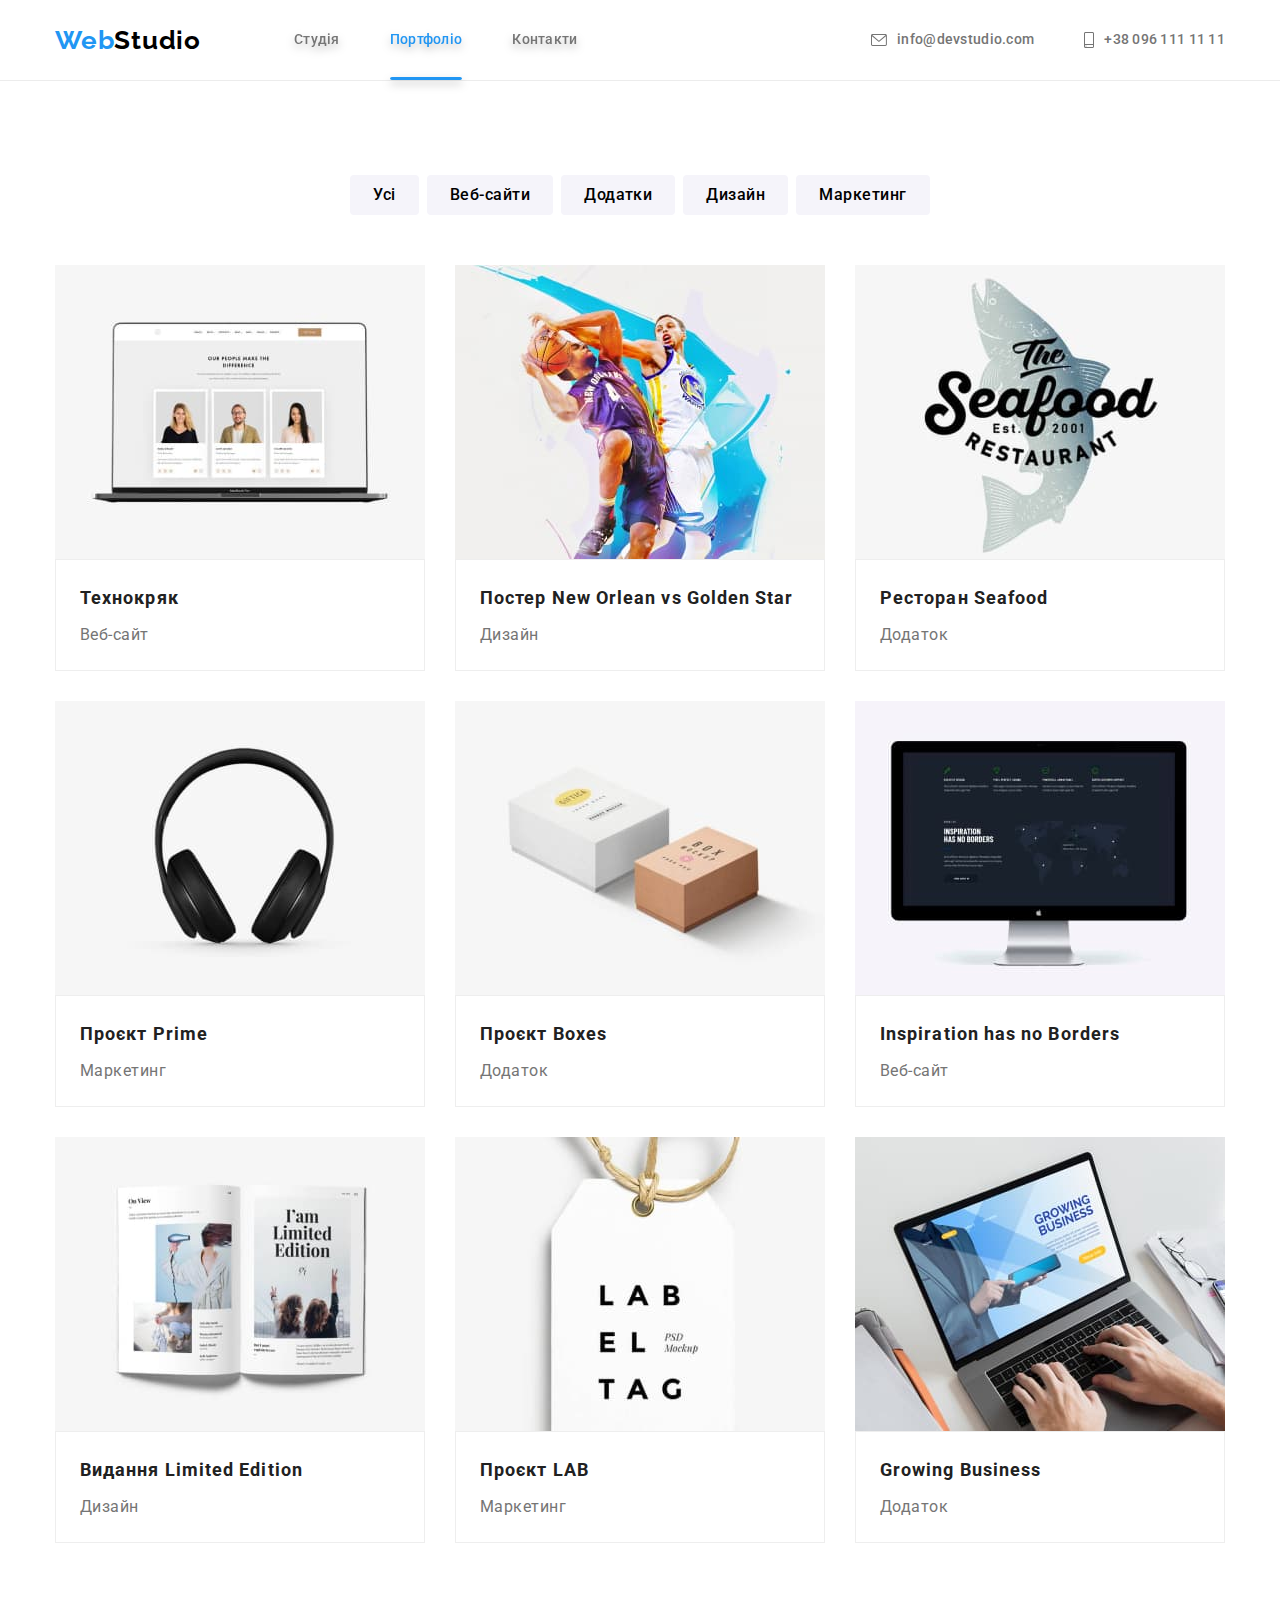
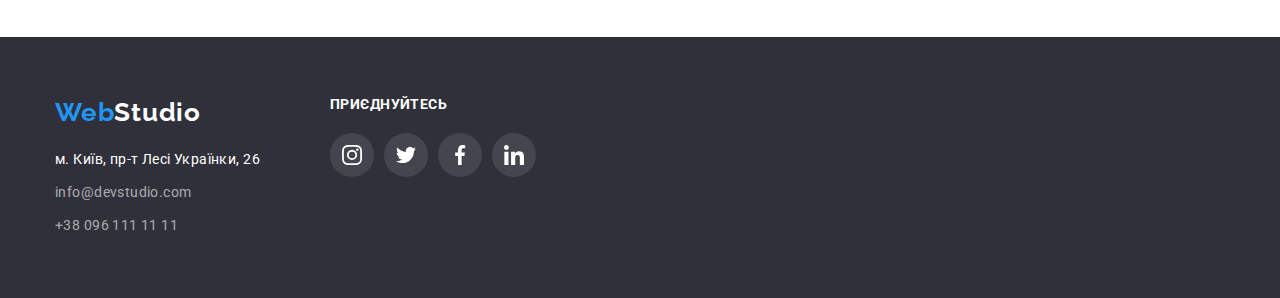
==== portfolio.html @ 47dabe45 "HW06 Start" ====
<!DOCTYPE html>
<html lang="uk">
<head>
    <meta charset="UTF-8">
    <meta http-equiv="X-UA-Compatible" content="IE=edge">
    <meta name="viewport" content="width=device-width, initial-scale=1.0">
    <title>Портфоліо</title>
    <link rel="preconnect" href="https://fonts.googleapis.com">
    <link rel="preconnect" href="https://fonts.gstatic.com" crossorigin>
    <link href="https://fonts.googleapis.com/css2?family=Raleway:wght@700&family=Roboto:wght@400;500;700;900&display=swap"
        rel="stylesheet">
    <link rel="stylesheet" href="https://cdnjs.cloudflare.com/ajax/libs/modern-normalize/1.1.0/modern-normalize.min.css">
    <link rel="stylesheet" href="./css/styles.css">
</head>
<body>
    <!-- header -->
    <header class="site-header">
        <div class="container">
            <!-- header navigation -->
            <nav class="site-nav">
                <a href="./index.html" class="logo">Web<span class="logo-part">Studio</span></a>
                <ul class="main-nav">
                    <li class="nav-item"><a href="./index.html" class="nav-link">Студія</a></li>
                    <li class="nav-item"><a href="./portfolio.html" class="nav-link current">Портфоліо</a></li>
                    <li class="nav-item"><a href="./index.html" class="nav-link">Контакти</a></li>
                </ul>
            </nav>
            <!-- contacts -->
            <ul class="contact">
                <li class="contact-item">
                    <a href="mailto:info@devstudio.com" class="contacts">
                        <svg class="icon-contacts" width="16" height="12">
                            <use href="./images/Icon/icons.svg#icon-mail"></use>
                        </svg>
                        info@devstudio.com</a>
                </li>
                <li class="contact-item"><a href="tel:++380961111111" class="contacts">
                        <svg class="icon-contacts" width="10" height="16">
                            <use href="./images/Icon/icons.svg#icon-phone"></use>
                        </svg>
                        +38 096 111 11 11</a></li>
            </ul>
        </div>
    </header>
    <!-- main section -->
    <main>
        <section class="gallery">
            <h1 class="visually-hidden">Buttons</h1>
            <div class="container">
                <ul class="btn-list">
                    <li class="btn-item"><button class="btn-text">Усі</button></li>
                    <li class="btn-item"><button class="btn-text">Веб-сайти</button></li>
                    <li class="btn-item"><button class="btn-text">Додатки</button></li>
                    <li class="btn-item"><button class="btn-text">Дизайн</button></li>
                    <li class="btn-item"><button class="btn-text">Маркетинг</button></li>
                </ul>
                <ul class="gallery-list">
                    <li class="gallery-item">
                        <div class="gallery-overlay">
                            <img src="./images/Portfolio/port01.jpg" alt="Технокряк" width="370">
                            <p class="overlay-text">Ресурс пропонує комплексні пропозиції з різним рівнем функціоналу та сервісів. Все це дозволить відвідувачу отримати
                            вичерпні відомості про компанію чи приватну особу.</p>
                        </div>
                        <div class="gallery-name">
                            <h2 class="gallery-title">Технокряк</h2>
                            <p class="gallery-text">Веб-сайт</p>
                        </div>
                    </li>
                    <li class="gallery-item">
                        <div class="gallery-overlay">
                            <img src="./images/Portfolio/port02.jpg" alt="Постер New Orlean vs Golden Star" width="370">
                            <p class="overlay-text">Ресурс пропонує комплексні пропозиції з різним рівнем функціоналу та сервісів. Все це
                                дозволить відвідувачу отримати
                                вичерпні відомості про компанію чи приватну особу.</p>
                        </div>
                        <div class="gallery-name">
                            <h2 class="gallery-title">Постер New Orlean vs Golden Star</h2>
                            <p class="gallery-text">Дизайн</p>
                        </div>
                    </li>
                    <li class="gallery-item">
                        <div class="gallery-overlay">
                            <img src="./images/Portfolio/port03.jpg" alt="Ресторан Seafood" width="370">
                            <p class="overlay-text">Ресурс пропонує комплексні пропозиції з різним рівнем функціоналу та сервісів. Все це
                                дозволить відвідувачу отримати
                                вичерпні відомості про компанію чи приватну особу.</p>
                        </div>
                        <div class="gallery-name">
                            <h2 class="gallery-title">Ресторан Seafood</h2>
                            <p class="gallery-text">Додаток</p>
                        </div>
                    </li>
                    <li class="gallery-item">
                        <div class="gallery-overlay">
                            <img src="./images/Portfolio/port04.jpg" alt="Проєкт Prime" width="370">
                            <p class="overlay-text">Ресурс пропонує комплексні пропозиції з різним рівнем функціоналу та сервісів. Все це
                                дозволить відвідувачу отримати
                                вичерпні відомості про компанію чи приватну особу.</p>
                        </div>
                        <div class="gallery-name">
                            <h2 class="gallery-title">Проєкт Prime</h2>
                            <p class="gallery-text">Маркетинг</p>
                        </div>
                    </li>
                    <li class="gallery-item">
                        <div class="gallery-overlay">
                            <img src="./images/Portfolio/port05.jpg" alt="Проєкт Boxes" width="370">
                            <p class="overlay-text">Ресурс пропонує комплексні пропозиції з різним рівнем функціоналу та сервісів. Все це
                                дозволить відвідувачу отримати
                                вичерпні відомості про компанію чи приватну особу.</p>
                        </div>
                        <div class="gallery-name">
                            <h2 class="gallery-title">Проєкт Boxes</h2>
                            <p class="gallery-text">Додаток</p>
                        </div>
                    </li>
                    <li class="gallery-item">
                        <div class="gallery-overlay">
                            <img src="./images/Portfolio/port06.jpg" alt="Inspiration has no Borders" width="370">
                            <p class="overlay-text">Ресурс пропонує комплексні пропозиції з різним рівнем функціоналу та сервісів. Все це
                                дозволить відвідувачу отримати
                                вичерпні відомості про компанію чи приватну особу.</p>
                        </div>
                        <div class="gallery-name">
                            <h2 class="gallery-title">Inspiration has no Borders</h2>
                            <p class="gallery-text">Веб-сайт</p>
                        </div>
                    </li>
                    <li class="gallery-item">
                        <div class="gallery-overlay">
                            <img src="./images/Portfolio/port07.jpg" alt="Видання Limited Edition" width="370">
                            <p class="overlay-text">Ресурс пропонує комплексні пропозиції з різним рівнем функціоналу та сервісів. Все це
                                дозволить відвідувачу отримати
                                вичерпні відомості про компанію чи приватну особу.</p>
                        </div>
                        <div class="gallery-name">
                            <h2 class="gallery-title">Видання Limited Edition</h2>
                            <p class="gallery-text">Дизайн</p>
                        </div>
                    </li>
                    <li class="gallery-item">
                        <div class="gallery-overlay">
                            <img src="./images/Portfolio/port08.jpg" alt="Проєкт LAB" width="370">
                            <p class="overlay-text">Ресурс пропонує комплексні пропозиції з різним рівнем функціоналу та сервісів. Все це
                                дозволить відвідувачу отримати
                                вичерпні відомості про компанію чи приватну особу.</p>
                        </div>
                        <div class="gallery-name">
                            <h2 class="gallery-title">Проєкт LAB</h2>
                            <p class="gallery-text">Маркетинг</p>
                        </div>
                    </li>
                    <li class="gallery-item">
                        <div class="gallery-overlay">
                            <img src="./images/Portfolio/port09.jpg" alt="Growing Business" width="370">
                            <p class="overlay-text">Ресурс пропонує комплексні пропозиції з різним рівнем функціоналу та сервісів. Все це
                                дозволить відвідувачу отримати
                                вичерпні відомості про компанію чи приватну особу.</p>
                        </div>
                        <div class="gallery-name">
                            <h2 class="gallery-title">Growing Business</h2>
                            <p class="gallery-text">Додаток</p>
                        </div>
                    </li>
                </ul>
            </div>
        </section>
    </main>
    <!-- footer -->
    <footer class="basement">
        <div class="bsmt-sector container">
            <div class="bsmt-contacts">
                <a href="./index.html" class="logo-bsmt">Web<span class="logo-bsmt-part">Studio</span></a>
                <address>
                    <ul>
                        <li class="bsmt-list">
                            <p class="adds">м. Київ, пр-т Лесі Українки, 26</p>
                        </li>
                        <li class="bsmt-list">
                            <a href="mailto:info@devstudio.com" class="bsmt-item">
                                info@devstudio.com
                            </a>
                        </li>
                        <li class="bsmt-list">
                            <a href="tel:++380961111111" class="bsmt-item">
                                +38 096 111 11 11
                            </a>
                        </li>
                    </ul>
                </address>
            </div>
            <div class="bsmt-soc">
                <h2 class="bsmt-soc-title">приєднуйтесь</h2>
                <ul class="bsmt-soc-list">
                    <li class="bsmt-soc-item">
                        <a href="./index.html" class="bsmt-soc-link">
                            <svg class="bsmt-soc-icon" width="20" height="20">
                                <use href="./images/Icon/icons.svg#icon-instagram"></use>
                            </svg>
                        </a>
                    </li>
                    <li class="bsmt-soc-item">
                        <a href="./index.html" class="bsmt-soc-link">
                            <svg class="bsmt-soc-icon" width="20" height="20">
                                <use href="./images/Icon/icons.svg#icon-twitter"></use>
                            </svg>
                        </a>
                    </li>
                    <li class="bsmt-soc-item">
                        <a href="./index.html" class="bsmt-soc-link">
                            <svg class="bsmt-soc-icon" width="20" height="20">
                                <use href="./images/Icon/icons.svg#icon-facebook"></use>
                            </svg>
                        </a>
                    </li>
                    <li class="bsmt-soc-item">
                        <a href="./index.html" class="bsmt-soc-link">
                            <svg class="bsmt-soc-icon" width="20" height="20">
                                <use href="./images/Icon/icons.svg#icon-linkedin"></use>
                            </svg>
                        </a>
                    </li>
                </ul>
            </div>
        </div>
    
    </footer>
</body>
</html>
---- css/styles.css ----
/* main color #212121 */
/* secondary color #757575 */
/* active color #2196F3 */
/* active second color #FFFFFF */
/* --footer-bg-color: #2F303A; */
/* footer bottom border: 1px solid #ECECEC; */
/* team-bg-color #F5F4FA */
:root {
    --text-color-primary: #212121;
    --text-color-secondary: #757575;
    --text-color-accent: #2196F3;
    --logo-color-secondary: black;
    --footer-color-text-primary:rgba(255, 255, 255, 0.6);
    --footer-color-text-secondary: #ffffff;
    --footer-bg-color: #2F303A;
    --header-color-border: #ECECEC;
    --team-bg-color: #F5F4FA;
    --client-color-primary: #AFB1B8;
}

body {
    font-family: 'Roboto', sans-serif;
    font-size: 14px;
    color: var(--text-color-primary);
}

.visually-hidden {
    position: absolute;
    width: 1px;
    height: 1px;
    margin: -1px;
    border: 0;
    padding: 0;

    white-space: nowrap;
    clip-path: inset(100%);
    clip: rect(0 0 0 0);
    overflow: hidden;
}

h1, h2, h3, h4, p, ul {
    margin: 0;
}

ul, ol {
    margin: 0;
    padding-left: 0;
    list-style: none;
}

img {
    box-sizing: border-box;
    display: block;
}

.container {
    width: 1200px;
    margin: 0 auto;
    padding: 0 15px;}

/* ----------------Header---------------- */

.site-header {
    border-bottom: 1px solid var(--header-color-border);
}
.logo {
    display: block;
    margin-right: 93px;

    text-decoration: none;
    color: var(--text-color-accent);
    font-family: 'Raleway', sans-serif;
    font-weight: 700;
    font-size: 26px;
    line-height: 1.19;
    letter-spacing: 0.03em;
}

.logo-part {
    color: var(--logo-color-secondary);
}
.site-header .container {
    display: flex;
    align-items: center;
}

.nav-item:not(:first-child),
.contact-item:not(:first-child) {
    margin-left: 50px;
}

.nav-item,
.contact-item {
    font-weight: 500;
    font-size: 14px;
    line-height: 1.14;
    letter-spacing: 0.02em;
}

.site-nav {
    display: flex;
    align-items: center;
}

.main-nav {
    display: flex;
    justify-content: center;
    align-items: center;
    filter: drop-shadow(0px 4px 4px rgba(0, 0, 0, 0.25));
}

.contact {
    display: flex;
    justify-content: center;
    align-items: center;
    margin-left: auto;
}

.icon-contacts {
    margin-right: 10px;
    color: currentColor;
}

.nav-link {
    display: block;
    padding-top: 32px;
    padding-bottom: 32px;

    text-decoration: none;
    color: var(--text-color-secondary);

    transition: color 250ms cubic-bezier(0.4, 0, 0.2, 1);
}

.nav-item {
    position: relative;
}
.nav-link.current {
    color: var(--text-color-accent);
}

.nav-link.current::after {
    content: '';
    position: absolute;
    left: 0;
    bottom: 0;
    width: 100%;
    height: 3px;
    border: 1px solid var(--text-color-accent);
    border-radius: 2px;

    background-color: var(--text-color-accent);
}
.contacts {
    display: flex;
    justify-content: center;
    align-items: center;
    padding-top: 32px;
    padding-bottom: 32px;
    text-decoration: none;
    fill: var(--text-color-secondary);
    color: var(--text-color-secondary);

    transition: color 250ms cubic-bezier(0.4, 0, 0.2, 1),
    fill 250ms cubic-bezier(0.4, 0, 0.2, 1);
}

.nav-link:hover,
.nav-link:focus {
    color: var(--text-color-accent);
}
.contacts:hover,
.contacts:focus {
    color: var(--text-color-accent);
    fill: var(--text-color-accent);
}

/* ----------------hero-------------------- */

.hero {
    padding: 200px 0 200px 0;
    text-align: center;

    max-width: 1600px;
    margin-left: auto;
    margin-right: auto;

    background-color: #C4C4C4;
    background-image: linear-gradient(
        to right,
        rgba(47, 48, 58, 0.4),
        rgba(47, 48, 58, 0.4)
        ),
        url(../images/hero.jpg);
    background-repeat: no-repeat;
    background-position: center;
    background-size: cover;
    border: 1px solid #000000;
    box-shadow: 0px 4px 4px rgba(0, 0, 0, 0.25);
}

.hero-title {
    max-width: 700px;
    margin: 0 auto 30px auto;

    font-weight: 900;
    font-size: 44px;
    line-height: 1.36;
    text-align: center;
    letter-spacing: 0.06em;
    text-transform: uppercase;
    color: var(--footer-color-text-secondary);
}

.hero-btn {
    padding: 10px 32px;
    border: none;
    border-radius: 4px;
    
    font-family: 'Roboto', sans-serif;
    font-weight: 700;
    font-size: 16px;
    line-height: 1.88;
    letter-spacing: 0.06em;
    cursor: pointer;

    background-color: var(--text-color-accent);
    color: var(--footer-color-text-secondary);
    box-shadow: 0px 4px 4px rgba(0, 0, 0, 0.15);

    transition: background-color 250ms cubic-bezier(0.4, 0, 0.2, 1) ;
}

.hero-btn:hover,
.hero-btn:focus {
    background-color: #188CE8;
}

/*----------------section about------------------*/

.about-us,
.clients {
    padding: 94px 0;
}

.about,
.client-list {
    display: flex;
    list-style-type: none;
}
.about-draw {
    display: flex;
    justify-content: center;
    align-items: center;
    height: 120px;
    margin-bottom: 20px;
    background-color: var(--team-bg-color);
}
.icon-about {
    display: inline-block;
    border-radius: 4px;
}

.about-title {
    margin-bottom: 10px;

    font-size: 14px;
    line-height: 1.14;
    letter-spacing: 0.03em;
    text-transform: uppercase;
}

.about-item {
    width: calc((100% - 90px) / 4);
    margin-right: 30px;
}

.about-item:nth-last-child(-n + 1) {
    margin-right: 0px;
}

.about-text {
    font-weight: 400;
    font-size: 14px;
    line-height: 1.71;
    letter-spacing: 0.03em;

    color: var(--text-color-secondary);
}

/*--------------section about work------------*/

.work {
    padding-bottom: 94px;
}

.work-list {
    display: flex;
}

.work-title,
.team-title,
.client-title {
    margin-bottom: 50px;

    font-size: 36px;
    line-height: 1.17;
    text-align: center;
    letter-spacing: 0.03em;
}

.work-item {
    position: relative;

    width: calc((100% - 60px) / 3);
    margin-right: 30px;  
    
    list-style-type: none;
}

.work-text {
    position: absolute;
    left: 0;
    bottom: 0;
    width: 370px;
    padding-top: 27px;
    padding-bottom: 27px;

    font-weight: 700;
    line-height: 1.71;
    text-align: center;
    letter-spacing: 0.03em;
    text-transform: uppercase;
    color: var(--footer-color-text-secondary);

    background-color: rgba(47, 48, 58, 0.8);
}

.work-item:nth-last-child(-n + 1) {
    margin-right: 0px;
}

/*------------section team-------------*/

.team {
    padding-top: 94px;
    padding-bottom: 94px;

    background-color: var(--team-bg-color);
}

.team-list,
.client-list {
    display: flex;
}

.team-card {
    width: calc((100% - 90px) / 4);
    margin-right: 30px;
    box-shadow: 0px 1px 3px rgba(0, 0, 0, 0.12), 0px 1px 1px rgba(0, 0, 0, 0.14), 0px 2px 1px rgba(0, 0, 0, 0.2);
    border-radius: 0px 0px 4px 4px;
    
    list-style-type: none;
    background-color: var(--footer-color-text-secondary);
}

.manager {
    padding: 30px 0;
}

.team-card:nth-last-child(-n + 1) {
    margin-right: 0px;
}

.card-title {
    margin-bottom: 10px;
    font-weight: 500;
    font-size: 16px;
    line-height: 1.19;
    text-align: center;
    letter-spacing: 0.03em;
}

.card-text {
    margin-bottom: 16px;
    font-size: 16px;
    line-height: 1.19;
    text-align: center;
    letter-spacing: 0.03em;

    color: var(--text-color-secondary);
}

.soc-list {
    display: flex;
    justify-content: center;
    gap: 10px;
}

.soc-item {
    display: flex;
    justify-content: center;
    align-items: center;

}

.soc-link {
    display: flex;
    justify-content: center;
    align-items: center;
    width: 44px;
    height: 44px;
    border-radius: 50%;
    background-position: center;
    fill: var(--client-color-primary);
    background-color: var(--footer-color-text-secondary);

    transition: fill 250ms cubic-bezier(0.4, 0, 0.2, 1),
    background-color 250ms cubic-bezier(0.4, 0, 0.2, 1);
}

.soc-icon {
    color: currentColor;
}

.soc-link:hover,
.soc-link:focus {
    background-color: var(--text-color-accent);
    fill: var(--footer-color-text-secondary);
}

/* -------------- clients ------------------ */

.client-list {
    display: flex;
    gap: 30px;
}

.client-item {
    display: flex;
    justify-content: center;
    align-items: center;
    width: 170px;
    height: 92px;
}

.client-link {
    display: flex;
    align-items: center;
    justify-content: center;
    width: 170px;
    height: 92px;
    fill: var(--client-color-primary);
    border: 1px solid var(--client-color-primary);
    border-radius: 4px;

    transition: fill 250ms cubic-bezier(0.4, 0, 0.2, 1),
    border-color 250ms cubic-bezier(0.4, 0, 0.2, 1);
}

.link-icon {
    color: currentColor;
}

.client-link:hover,
.client-link:focus {
    border-color: var(--text-color-accent);
    fill: var(--text-color-accent);
}

/* ----------------footer-------------------- */

.basement {
    padding: 60px 0;

    background-color: var(--footer-bg-color);
}

.bsmt-sector {
    display: flex;
}

.bsmt-contacts {
    max-width: 231px;
    margin-right: 70px;
}

.logo-bsmt {
    display: block;
    margin-bottom: 20px;

    text-decoration: none;
    color: var(--text-color-accent);
    font-family: 'Raleway';
    font-weight: 700;
    font-size: 26px;
    line-height: 1.19;
    letter-spacing: 0.03em;
}

.logo-bsmt-part {
    color: var(--footer-color-text-secondary);
}

.bsmt-list {
    list-style: none;
    font-style: normal;
    font-weight: 400;
    font-size: 14px;
    line-height: 1.71;
    letter-spacing: 0.03em;
}

.bsmt-list:not(:last-child) {
    margin-bottom: 9px;
}

.adds {
    color: var(--footer-color-text-secondary);
}

.bsmt-item {
    text-decoration: none;
    color: var(--footer-color-text-primary);

    transition: color 250ms cubic-bezier(0.4, 0, 0.2, 1);
}

.bsmt-item:hover,
.bsmt-item:focus {
    color: var(--text-color-accent);
}
.bsmt-soc {
    width: 206px;
    margin-right: auto;
}

.bsmt-soc-title {
    margin-bottom: 20px;
    color: var(--footer-color-text-secondary);

    font-family: 'Roboto';
    font-weight: 700;
    font-size: 14px;
    line-height: 1.14;
    letter-spacing: 0.03em;
    text-transform: uppercase;
}

.bsmt-soc-list {
    display: flex;
    align-items: center;
    justify-content: center;
    gap: 10px;
}

.bsmt-soc-link {
    display: flex;
    align-items: center;
    justify-content: center;
    width: 44px;
    height: 44px;
    border-radius: 50%;
    background-position: center;
    background-color: rgba(255, 255, 255, 0.1);
    fill: var(--footer-color-text-secondary);

    transition: background-color 250ms cubic-bezier(0.4, 0, 0.2, 1),
    fill 250ms cubic-bezier(0.4, 0, 0.2, 1);
}

.bsmt-soc-icon {
    color: currentColor;
}

.bsmt-soc-link:focus,
.bsmt-soc-link:hover {
    background-color: var(--text-color-accent);
    fill: var(--footer-color-text-secondary);
}

            /* modal */

.backdrop {
    position: fixed;
    top: 0;
    left: 0;
    z-index: 999;

    width: 100%;
    height: 100%;

    background-color: rgba(0, 0, 0, 0.2);
    transition: opacity 250ms cubic-bezier(0.4, 0, 0.2, 1),
        scale 250ms cubic-bezier(0.4, 0, 0.2, 1);
}

.backdrop.is-hidden {
    opacity: 0;
    scale: 0;
    pointer-events: none;
}

.backdrop.is-hidden .modal {
    transform: scale(0) opacity(0);
}

.modal {
    position: absolute;
    top: 50%;
    left: 50%;
    transform: translate(-50%, -50%);

    min-width: 528px;
    min-height: 581px;

    background: var(--footer-color-text-secondary);
    box-shadow: 0px 1px 3px rgba(0, 0, 0, 0.12), 0px 1px 1px rgba(0, 0, 0, 0.14), 0px 2px 1px rgba(0, 0, 0, 0.2);
    border-radius: 4px;
}

.hero-btn-close {
    position: absolute;
    top: 8px;
    right: 8px;

    display: flex;
    justify-content: center;
    align-items: center;
    width: 30px;
    height: 30px;

    border: 1px solid rgba(0, 0, 0, 0.1);
    border-radius: 50%;
    background-color: var(--footer-color-text-secondary);
    cursor: pointer;
}

.icon-close {
    color: var(--text-color-secondary);
}

/* -------------------portfolio------------------------ */
.gallery {
    padding-top: 94px;
    padding-bottom: 94px;
}

.btn-list {
    display: flex;
    justify-content: center;
    margin-bottom: 50px;
}

.btn-item {   
    list-style: none;
}

.btn-item:not(:last-child) {
    margin-right: 8px;
}

.btn-text:hover,
.btn-text:focus {
    box-shadow: 0px 3px 1px rgba(0, 0, 0, 0.1), 0px 1px 2px rgba(0, 0, 0, 0.08), 0px 2px 2px rgba(0, 0, 0, 0.12);
    color: var(--footer-color-text-secondary);
    background-color: var(--text-color-accent);
}

.btn-text {
    background-color: var(--team-bg-color);
    border: 1px solid transparent;
    border-radius: 4px;
    padding: 6px 22px;
    
    font-weight: 500;
    font-size: 16px;
    line-height: 1.62;
    letter-spacing: 0.03em;
    cursor: pointer;

    transition: background-color 250ms cubic-bezier(0.4, 0, 0.2, 1),
        color 250ms cubic-bezier(0.4, 0, 0.2, 1),
        box-shadow 250ms cubic-bezier(0.4, 0, 0.2, 1);
}

.gallery-list {
    display: flex;
    flex-wrap: wrap;
    gap: 30px;
}


.gallery-item {
    width: calc((100% - 60px) / 3);

    list-style: none;

    transition: box-shadow 250ms cubic-bezier(0.4, 0, 0.2, 1);
}

.gallery-item:hover {
    box-shadow: 0px 1px 1px rgba(0, 0, 0, 0.12), 0px 4px 4px rgba(0, 0, 0, 0.06), 1px 4px 6px rgba(0, 0, 0, 0.16);
}

.gallery-item:hover .overlay-text {
    transform: translateY(-100%);
}
.gallery-overlay {
    position: relative;
    overflow: hidden;
}

.overlay-text {
    position: absolute;
    display: block;
    width: 100%;
    left: 0;
    padding: 63px 24px;

    font-size: 18px;
    line-height: 1.56;
    letter-spacing: 0.03em;

    color: var(--footer-color-text-secondary);
    background-color: rgba(33, 150, 243, 0.9);

    transition: transform 250ms cubic-bezier(0.4, 0, 0.2, 1);
}

.gallery-name {
    padding: 20px 24px;
    border: 1px solid #EEEEEE;
}

.gallery-title {
    margin-bottom: 4px;

    font-size: 18px;
    line-height: 2.0;
    letter-spacing: 0.06em;
}

.gallery-text {
    font-size: 16px;
    line-height: 1.88;
    letter-spacing: 0.03em;

    color: var(--text-color-secondary);
}
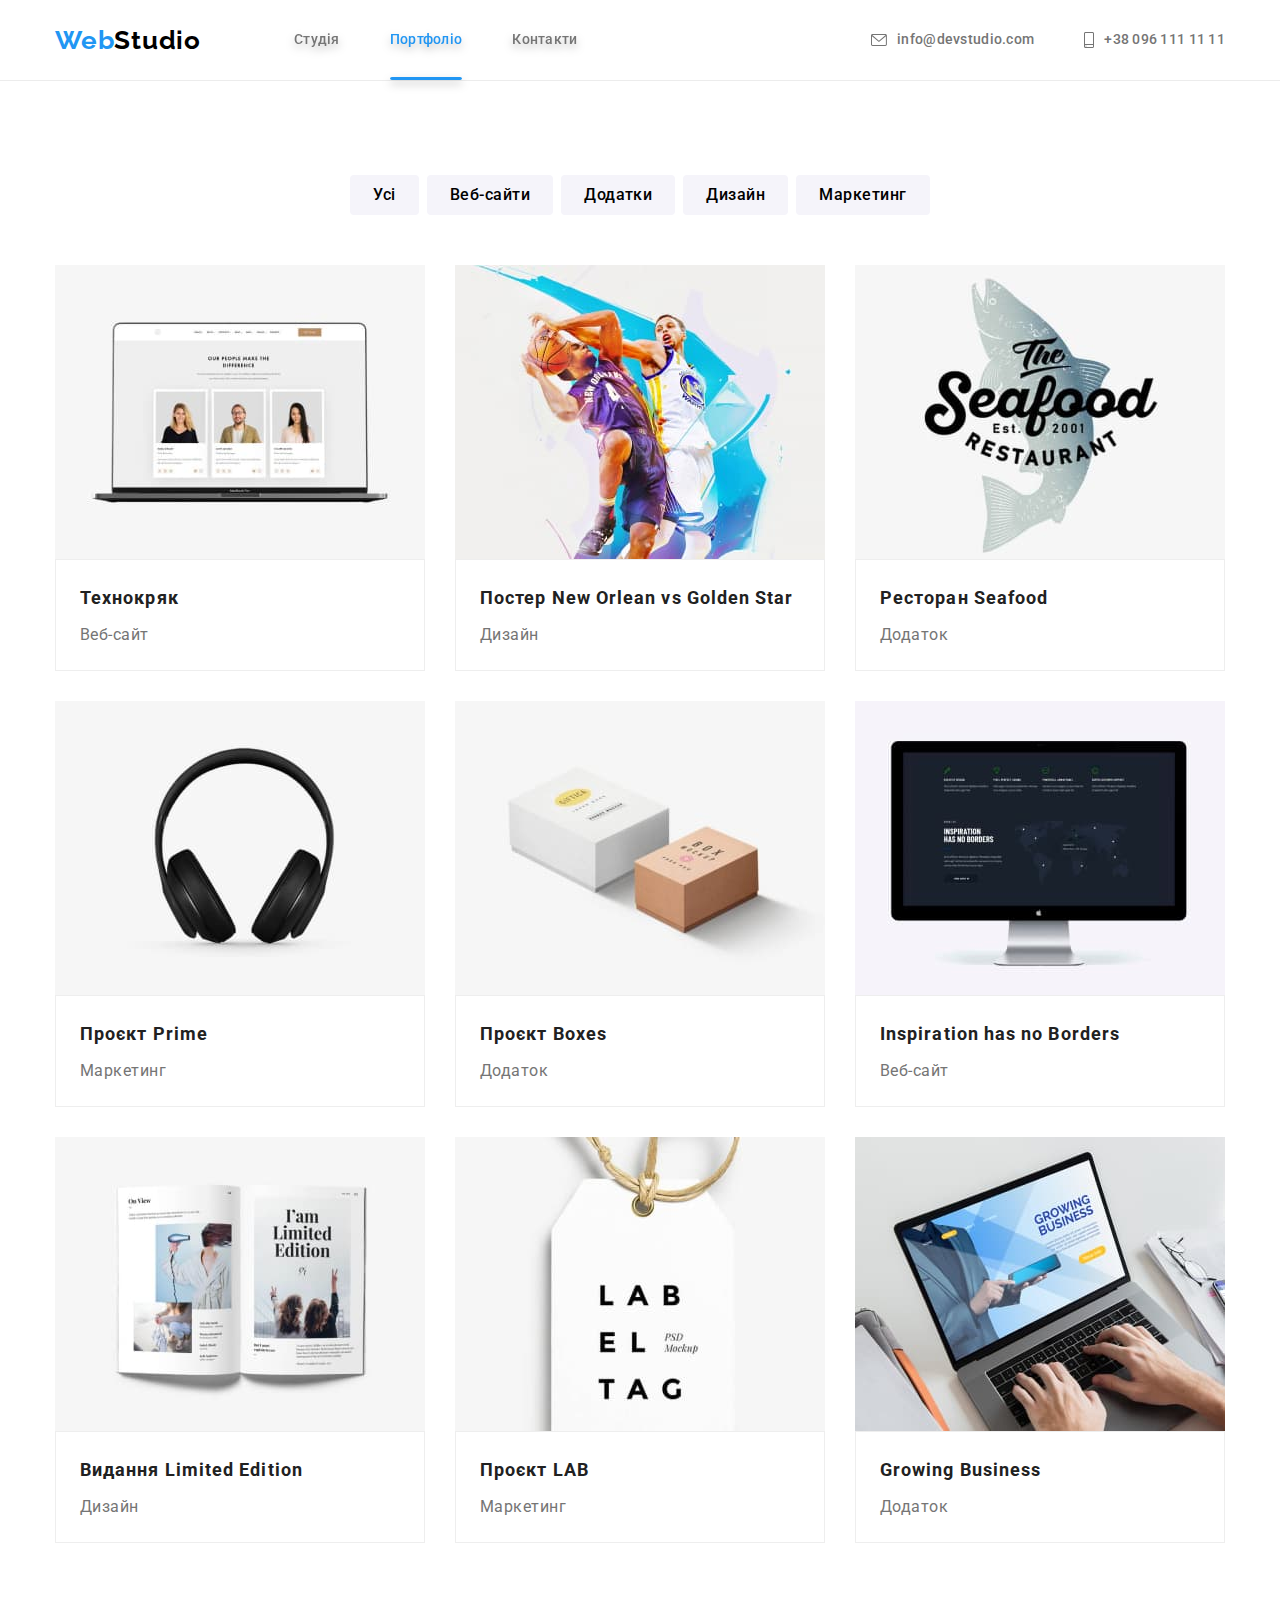
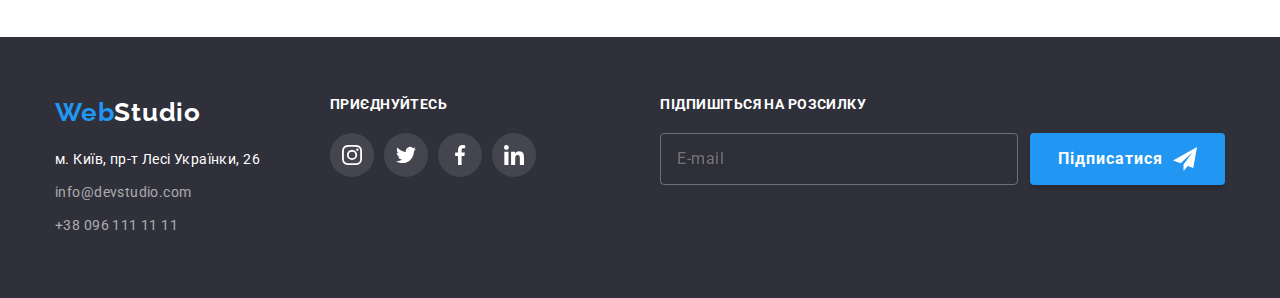
==== commit c7141f75: "HW06 done!" ====
--- a/portfolio.html
+++ b/portfolio.html
@@ -222,8 +222,21 @@
                     </li>
                 </ul>
             </div>
+            <div class="follow">
+                <h2 class="bsmt-soc-title">Підпишіться на розсилку</h2>
+                <form name="follow-us" class="follow-us">
+                    <label>
+                        <input class="user-email" type="email" name="user-email" placeholder="E-mail">
+                    </label>
+                    <button class="bsmt-btn" type="submit">
+                        Підписатися
+                        <svg class="bsmt-send-icon" width="24" height="24">
+                            <use href="./images/Icon/icons.svg#icon-bsmt-send"></use>
+                        </svg>
+                    </button>
+                </form>
+            </div>
         </div>
-    
     </footer>
 </body>
 </html>--- a/css/styles.css
+++ b/css/styles.css
@@ -530,10 +530,6 @@
 .bsmt-item:focus {
     color: var(--text-color-accent);
 }
-.bsmt-soc {
-    width: 206px;
-    margin-right: auto;
-}
 
 .bsmt-soc-title {
     margin-bottom: 20px;
@@ -579,7 +575,60 @@
     fill: var(--footer-color-text-secondary);
 }
 
-            /* modal */
+.follow {
+    display: block;
+    margin-left: auto;}
+
+.follow-us {
+    display: flex;
+}
+
+.user-email {
+    display: flex;
+    text-align: start;
+    width: 358px;
+    padding: 15px 12px 15px 16px;
+    margin-right: 12px;
+
+    border: 1px solid rgba(255, 255, 255, 0.3);
+    filter: drop-shadow(0px 4px 4px rgba(0, 0, 0, 0.15));
+    border-radius: 4px;
+    background-color: transparent;
+
+    font-size: 16px;
+    line-height: 1.25;
+    letter-spacing: 0.03em;
+
+    color: var(--footer-color-text-primary);
+}
+
+.bsmt-btn {
+    display: flex;
+    justify-content: center;
+    align-items: center;
+    padding: 10px 28px;
+    border: none;
+    border-radius: 4px;
+
+    font-family: 'Roboto', sans-serif;
+    font-weight: 700;
+    font-size: 16px;
+    line-height: 1.88;
+    letter-spacing: 0.06em;
+    cursor: pointer;
+
+    background-color: var(--text-color-accent);
+    color: var(--footer-color-text-secondary);
+    box-shadow: 0px 4px 4px rgba(0, 0, 0, 0.15);
+
+}
+
+.bsmt-send-icon {
+    margin-left: 10px;
+
+    fill: var(--footer-color-text-secondary);
+}
+    /*          modal           */
 
 .backdrop {
     position: fixed;
@@ -613,6 +662,7 @@
 
     min-width: 528px;
     min-height: 581px;
+    padding: 40px;
 
     background: var(--footer-color-text-secondary);
     box-shadow: 0px 1px 3px rgba(0, 0, 0, 0.12), 0px 1px 1px rgba(0, 0, 0, 0.14), 0px 2px 1px rgba(0, 0, 0, 0.2);
@@ -638,6 +688,201 @@
 
 .icon-close {
     color: var(--text-color-secondary);
+    
+    transition: fill 250ms cubic-bezier(0.4, 0, 0.2, 1);
+}
+
+.hero-btn-close:focus .icon-close,
+.hero-btn-close:hover .icon-close  {
+    fill: var(--text-color-accent);
+}
+
+.modal-title {
+    margin-bottom: 30px;
+
+    font-weight: 700;
+    font-size: 20px;
+    line-height: 1.15;
+    text-align: center;
+    letter-spacing: 0.03em;
+
+    color: var(--text-color-primary);
+}
+
+.callback {
+    display: flex;
+    flex-direction: column;
+}
+
+.label-form {
+    display: block;
+    position: relative;
+}
+
+.input-text {
+    width: 100%;
+    padding: 12px 0 12px 42px;
+    margin-bottom: 28px;
+
+    border: 1px solid rgba(33, 33, 33, 0.2);
+    border-radius: 4px;
+
+    transition: outline 250ms cubic-bezier(0.4, 0, 0.2, 1);
+}
+
+.label-title {
+    position: absolute;
+    top: 0;
+    left: 0;
+
+    transform: translateY(calc(-100% - 4px));
+
+    font-size: 12px;
+    line-height: 1.16;
+    letter-spacing: 0.01em;
+
+    color: var(--text-color-secondary);
+}
+
+.modal-icon {
+    position: absolute;
+    top: 11px;
+    left: 12px;
+
+    color: currentColor;
+
+    transition: fill 250ms cubic-bezier(0.4, 0, 0.2, 1);
+}
+
+.input-text:focus,
+.input-text:hover {
+    outline: 1px solid #2196F3;
+}
+
+.input-text:focus + .label-icon .modal-icon,
+.input-text:hover + .label-icon .modal-icon {
+    fill: var(--text-color-accent);
+}
+
+.input-textarea {
+    resize: none;
+    width: 100%;
+    min-height: 120px;
+    padding: 12px 16px;
+    margin-bottom: 20px;
+
+    border: 1px solid rgba(33, 33, 33, 0.2);
+    border-radius: 4px;
+}
+
+.input-textarea:focus,
+.input-textarea:hover {
+    outline: 1px solid #2196F3;
+}
+
+.modal-policy {
+    margin: 0 auto 30px auto;
+}
+
+.label-policy {
+    display: flex;
+    align-items: center;
+
+    font-size: 14px;
+    line-height: 1.71;
+    letter-spacing: 0.03em;
+
+    color: var(--text-color-secondary);
+}
+
+.input-policy {
+    position: absolute;
+    width: 1px;
+    height: 1px;
+    margin: -1px;
+    border: 0;
+    padding: 0;
+
+    white-space: nowrap;
+    clip-path: inset(100%);
+    clip: rect(0 0 0 0);
+    overflow: hidden;
+}
+
+.input-policy:checked + .policy-box,
+.input-policy:checked + .policy-box .modal-check {
+    border-color: transparent;
+    scale: 1;
+}
+
+.policy-box {
+    position: relative;
+    display: flex;
+    align-items: center;
+    justify-content: center;
+    box-sizing: border-box;
+    width: 16px;
+    height: 15px;
+
+    border: 1px solid #000000;
+    border-radius: 2px;
+    border-color: var(--text-color-primary);
+
+    transition: border-color 250ms cubic-bezier(0.4, 0, 0.2, 1);
+}
+
+.modal-check {
+    position: absolute;
+    scale: 0;
+
+    transition: scale 250ms cubic-bezier(0.4, 0, 0.2, 1);
+}
+
+.policy-title {
+    margin: 0 7px;
+    font-size: 14px;
+    line-height: 1.71;
+    letter-spacing: 0.03em;
+
+    color: var(--text-color-secondary);
+}
+.policy-link {
+    font-size: 14px;
+    line-height: 1.71;
+    letter-spacing: 0.03em;
+    text-decoration: none;
+    text-decoration-line: underline;
+
+    color: var(--text-color-accent);
+}
+
+.modal-btn {
+    display: flex;
+    justify-content: center;
+    align-items: center;
+    align-self: center;
+    padding: 10px;
+    min-width: 200px;
+    border: none;
+    border-radius: 4px;
+
+    font-family: 'Roboto', sans-serif;
+    font-weight: 700;
+    font-size: 16px;
+    line-height: 1.88;
+    letter-spacing: 0.06em;
+    cursor: pointer;
+
+    background-color: var(--text-color-accent);
+    color: var(--footer-color-text-secondary);
+    box-shadow: 0px 4px 4px rgba(0, 0, 0, 0.15);
+
+    transition: background-color 250ms cubic-bezier(0.4, 0, 0.2, 1);
+}
+
+.modal-btn:hover,
+.modal-btn:focus {
+    background-color: #188CE8;
 }
 
 /* -------------------portfolio------------------------ */
